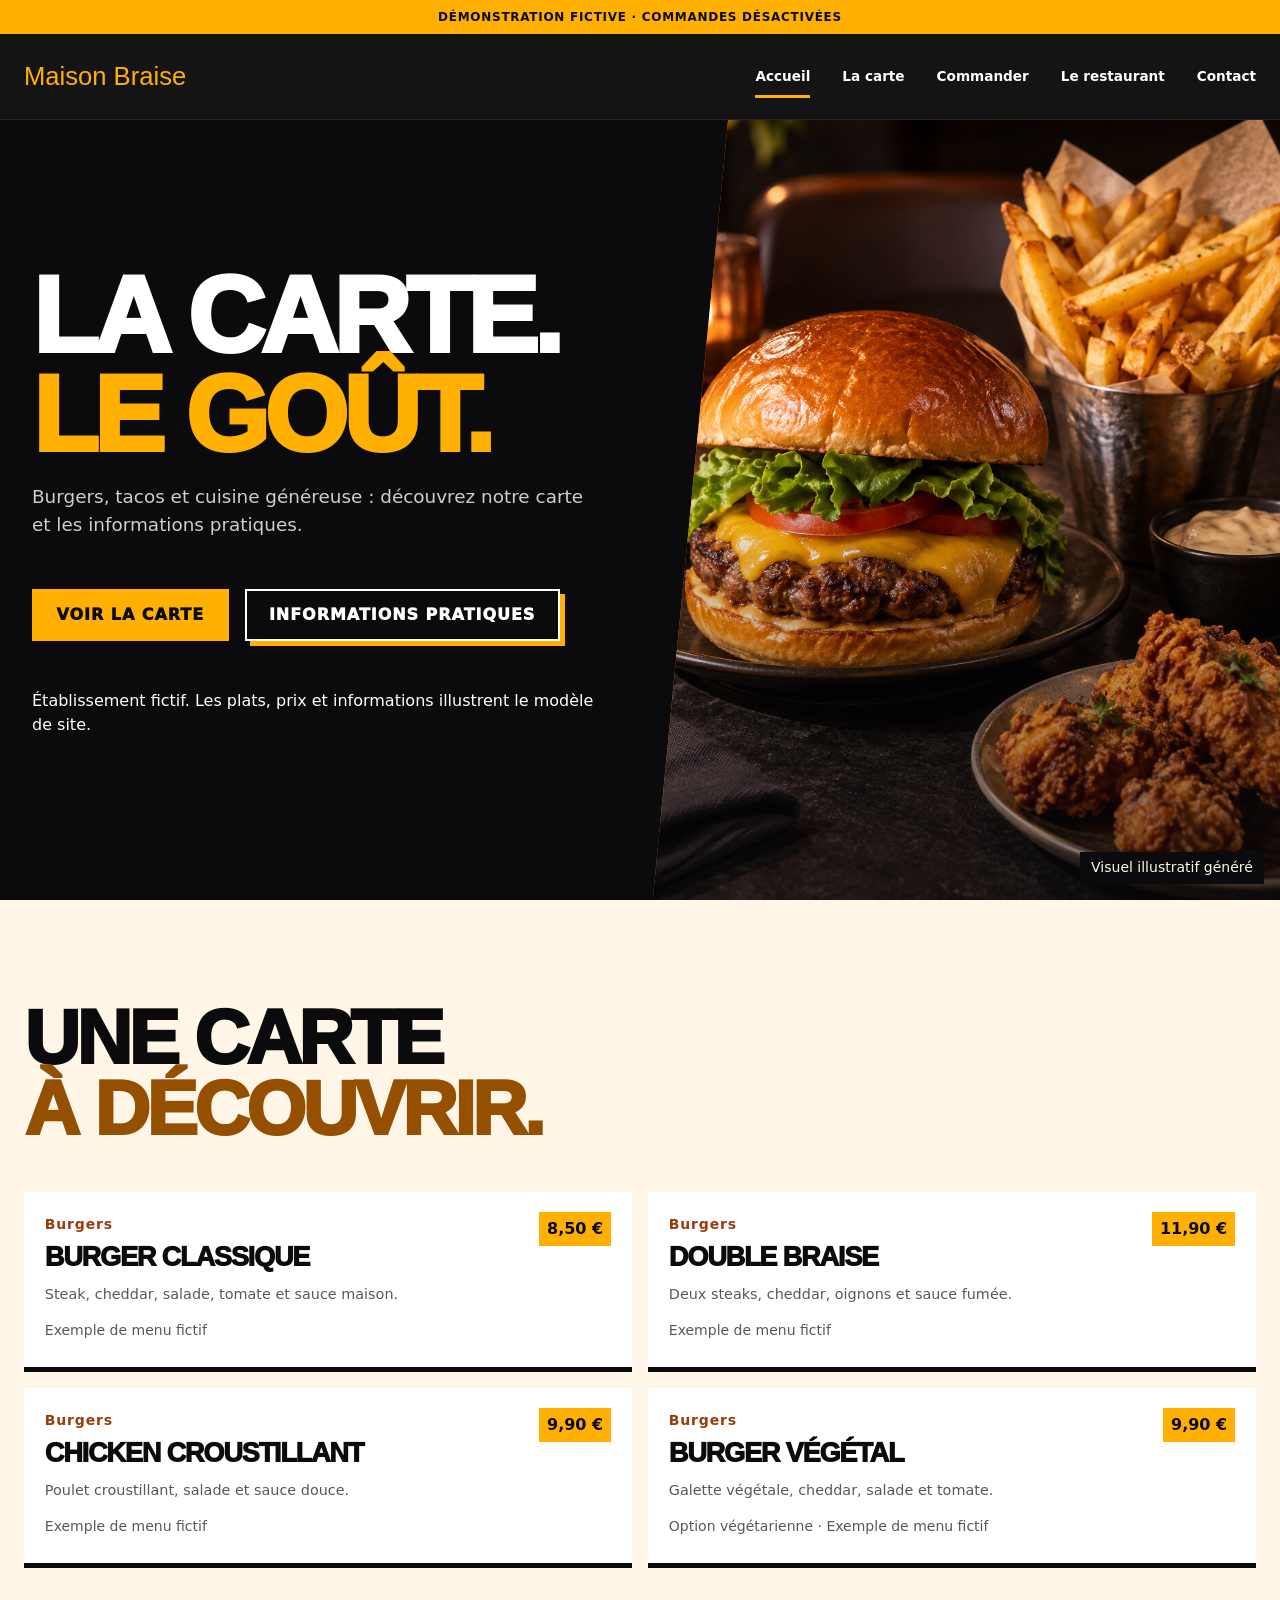
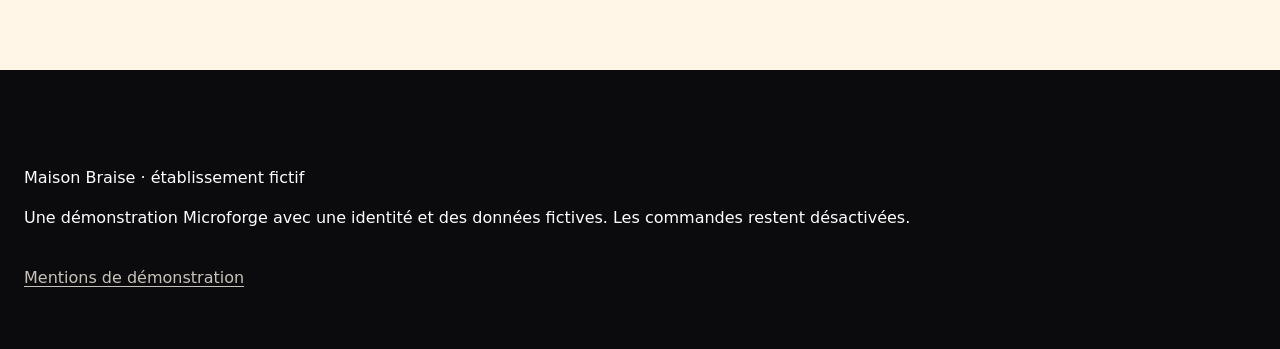
==== index.html @ 9140a236 "feat: prepare fictional restaurant demonstration" ====
<!doctype html><html lang="fr"><head><meta charset="utf-8"><meta name="viewport" content="width=device-width,initial-scale=1"><meta name="robots" content="noindex,nofollow"><title>Accueil · Maison Braise</title><link rel="stylesheet" href="assets/site.css"><script src="assets/site.js" defer></script></head><body><a class="skip-link" href="#main">Aller au contenu</a><div class="ticker">DÉMONSTRATION FICTIVE · COMMANDES DÉSACTIVÉES</div><header class="site-header"><a class="brand" href="index.html" aria-label="Maison Braise accueil"><span class="demo-wordmark">Maison Braise</span></a><button class="menu-toggle" aria-expanded="false" aria-controls="main-nav"><span></span><span></span><span></span><span class="sr-only">Ouvrir le menu</span></button><nav id="main-nav" class="main-nav" aria-label="Navigation principale"><a class="nav-link is-active" href="index.html" aria-current="page">Accueil</a><a class="nav-link " href="carte.html" >La carte</a><a class="nav-link " href="commander.html" >Commander</a><a class="nav-link " href="restaurant.html" >Le restaurant</a><a class="nav-link " href="contact.html" >Contact</a></nav></header><main id="main"><section class="hero"><div class="hero-copy"><h1>LA CARTE.<br><em>LE GOÛT.</em></h1><p class="hero-lead">Burgers, tacos et cuisine généreuse : découvrez notre carte et les informations pratiques.</p><div class="hero-actions"><a class="button" href="carte.html">Voir la carte</a><a class="button button-ghost" href="contact.html">Informations pratiques</a></div><p>Établissement fictif. Les plats, prix et informations illustrent le modèle de site.</p></div><div class="hero-visual"><img src="assets/hero.png" alt="Composition illustrative de burgers, frites et poulet pour le restaurant fictif Maison Braise"><span class="demo-image-label">Visuel illustratif généré</span></div></section><section class="section"><div class="section-head"><h2>UNE CARTE<br><em>À DÉCOUVRIR.</em></h2></div><div class="menu-list"><article class="menu-item"><div><span>Burgers</span><h3>Burger classique</h3><p>Steak, cheddar, salade, tomate et sauce maison.</p><small>Exemple de menu fictif</small></div><strong>8,50 €</strong></article><article class="menu-item"><div><span>Burgers</span><h3>Double Braise</h3><p>Deux steaks, cheddar, oignons et sauce fumée.</p><small>Exemple de menu fictif</small></div><strong>11,90 €</strong></article><article class="menu-item"><div><span>Burgers</span><h3>Chicken croustillant</h3><p>Poulet croustillant, salade et sauce douce.</p><small>Exemple de menu fictif</small></div><strong>9,90 €</strong></article><article class="menu-item"><div><span>Burgers</span><h3>Burger végétal</h3><p>Galette végétale, cheddar, salade et tomate.</p><small>Option végétarienne · Exemple de menu fictif</small></div><strong>9,90 €</strong></article></div></section></main><footer class="footer"><p>Maison Braise · établissement fictif</p><p>Une démonstration Microforge avec une identité et des données fictives. Les commandes restent désactivées.</p><p><a href="mentions-legales.html">Mentions de démonstration</a></p></footer></body></html>
---- assets/site.css ----
:root{--ink:#0b0b0d;--coal:#17171a;--gold:#ffb000;--amber:#ffca3a;--orange:#ff5a1f;--cream:#fff6e8;--white:#fff;--muted:#a9a398;--line:rgba(11,11,13,.15);--radius:24px;--max:1320px}*{box-sizing:border-box}html{scroll-behavior:smooth}body{margin:0;background:var(--cream);color:var(--ink);font-family:Inter,ui-sans-serif,system-ui,-apple-system,BlinkMacSystemFont,"Segoe UI",sans-serif;line-height:1.5}img{max-width:100%;display:block}a{color:inherit;text-decoration:none}button,input{font:inherit}.sr-only{position:absolute;width:1px;height:1px;padding:0;margin:-1px;overflow:hidden;clip:rect(0,0,0,0);white-space:nowrap;border:0}.skip-link{position:fixed;left:1rem;top:-5rem;z-index:9999;background:#fff;padding:.8rem 1rem;border-radius:8px}.skip-link:focus{top:1rem}.ticker{height:34px;background:var(--gold);display:flex;justify-content:center;align-items:center;gap:1.1rem;font-size:.72rem;font-weight:900;letter-spacing:.12em;white-space:nowrap;overflow:hidden}.site-header{position:sticky;top:0;z-index:1000;height:86px;background:rgba(11,11,13,.96);backdrop-filter:blur(16px);display:flex;align-items:center;justify-content:space-between;padding:0 max(24px,calc((100vw - var(--max))/2));border-bottom:1px solid rgba(255,255,255,.08)}.brand img{width:260px;height:auto}.main-nav{display:flex;align-items:center;gap:2rem;color:#fff}.nav-link{font-weight:800;font-size:.85rem;position:relative}.nav-link:after{content:"";position:absolute;left:0;right:100%;bottom:-10px;height:3px;background:var(--gold);transition:.2s}.nav-link:hover:after,.nav-link.is-active:after{right:0}.menu-toggle{display:none;background:none;border:0}.button{display:inline-flex;align-items:center;justify-content:center;min-height:52px;padding:0 1.4rem;background:var(--gold);color:var(--ink);border:2px solid var(--gold);font-weight:950;text-transform:uppercase;letter-spacing:.06em;box-shadow:5px 5px 0 var(--ink);transition:.18s}.button:hover{transform:translate(-2px,-2px);box-shadow:8px 8px 0 var(--ink)}.button-small{min-height:42px;padding:0 1rem;box-shadow:none}.button-ghost{background:transparent;color:#fff;border-color:#fff;box-shadow:5px 5px 0 var(--gold)}.button-ghost-dark{background:transparent;border-color:var(--ink)}.kicker,.eyebrow{font-size:.75rem;font-weight:950;letter-spacing:.2em;text-transform:uppercase;color:var(--orange)}h1,h2,h3{margin:0;line-height:.92;text-transform:uppercase;font-family:"Arial Narrow",Impact,Haettenschweiler,sans-serif;font-weight:950;letter-spacing:-.045em}h1{font-size:clamp(4.7rem,10vw,10rem)}h2{font-size:clamp(3rem,6vw,6.5rem)}h3{font-size:1.65rem}em{font-style:normal;color:var(--gold)}.hero{min-height:calc(100vh - 120px);background:var(--ink);color:#fff;display:grid;grid-template-columns:1.02fr .98fr;overflow:hidden}.hero-copy{padding:clamp(4rem,7vw,8rem) max(2rem,calc((100vw - var(--max))/2));padding-right:3rem;display:flex;flex-direction:column;justify-content:center}.hero h1{font-size:clamp(5rem,8.4vw,9.5rem);max-width:900px}.hero-lead{max-width:650px;font-size:1.15rem;color:#d2cdc5}.hero-actions{display:flex;gap:1rem;flex-wrap:wrap;margin:2rem 0}.hero-facts{display:grid;grid-template-columns:repeat(3,1fr);gap:1rem;margin:2.5rem 0 0;padding-top:1.5rem;border-top:1px solid rgba(255,255,255,.18)}.hero-facts dt{font-size:.68rem;color:var(--gold);font-weight:900;text-transform:uppercase;letter-spacing:.15em}.hero-facts dd{margin:.4rem 0 0;font-size:.85rem;font-weight:700}.hero-visual{position:relative;min-height:700px;background:linear-gradient(135deg,var(--orange),var(--gold));clip-path:polygon(12% 0,100% 0,100% 100%,0 100%)}.hero-visual>img{width:100%;height:100%;object-fit:cover;mix-blend-mode:multiply;filter:saturate(1.16) contrast(1.08)}.hero-visual:after{content:"";position:absolute;inset:0;background:linear-gradient(0deg,rgba(11,11,13,.55),transparent 55%)}.burst{position:absolute;z-index:2;right:3rem;top:3rem;width:130px;height:130px;border-radius:50%;background:var(--ink);color:#fff;display:grid;place-items:center;text-align:center;font-weight:950;line-height:1;transform:rotate(8deg);border:5px solid var(--gold)}.stamp{position:absolute;z-index:2;left:10%;bottom:6%;font-family:Impact,sans-serif;font-size:2.2rem;line-height:.9;transform:rotate(-8deg);text-shadow:3px 3px 0 var(--ink)}.no-photo{height:100%;display:grid;place-items:center;text-align:center;font-weight:950;font-size:2rem;padding:2rem;color:var(--ink);background:repeating-linear-gradient(-45deg,var(--gold),var(--gold) 18px,var(--orange) 18px,var(--orange) 36px)}.proof-strip{display:flex;justify-content:center;gap:4rem;padding:1rem;background:var(--gold);font-weight:950;letter-spacing:.08em;overflow:hidden;white-space:nowrap}.section{padding:clamp(5rem,8vw,9rem) max(24px,calc((100vw - var(--max))/2))}.section-head{display:grid;grid-template-columns:1fr auto;align-items:end;margin-bottom:3rem}.section-head .kicker,.section-head p{grid-column:1}.section-head h2{grid-column:1}.section-head>a{grid-column:2;grid-row:1/4;font-weight:900;text-decoration:underline;text-decoration-thickness:3px;text-decoration-color:var(--gold)}.category-grid{display:grid;grid-template-columns:repeat(4,1fr);gap:1rem}.category-card{min-height:470px;background:#fff;border:2px solid var(--ink);display:flex;flex-direction:column;overflow:hidden;box-shadow:7px 7px 0 var(--ink);transition:.18s}.category-card:hover{transform:translate(-4px,-4px);box-shadow:12px 12px 0 var(--gold)}.category-media{height:285px;background:var(--coal);overflow:hidden;display:grid;place-items:center}.category-media img{width:100%;height:100%;object-fit:cover}.category-card>div:last-child{padding:1.4rem}.category-card span{font-size:.65rem;font-weight:900;letter-spacing:.15em;color:var(--orange)}.category-card h3{font-size:2.5rem;margin:.3rem 0}.category-letter{font-size:10rem!important;color:var(--gold)!important}.dark-section{background:var(--ink);color:#fff}.inverse p{color:#bbb}.product-grid{display:grid;grid-template-columns:repeat(4,1fr);gap:1rem}.product-card{min-height:260px;padding:1.3rem;border:1px solid rgba(255,255,255,.2);background:var(--coal);display:flex;flex-direction:column}.product-card-top{display:flex;justify-content:space-between;gap:1rem}.product-card .price{background:var(--gold);color:var(--ink);font-weight:950;padding:.3rem .5rem}.product-card h3{font-size:2rem;margin:2rem 0 .6rem}.product-card p{color:#bbb}.product-card small{margin-top:auto;color:#777}.order-split{display:grid;grid-template-columns:1fr 1fr;padding:clamp(5rem,8vw,9rem) max(24px,calc((100vw - var(--max))/2));background:var(--orange);gap:5rem}.order-split h2 em{color:#fff}.order-panels{display:flex;flex-direction:column;gap:1rem}.order-panels a{background:var(--ink);color:#fff;padding:1.7rem;display:flex;justify-content:space-between;align-items:center;border:2px solid var(--ink);box-shadow:8px 8px 0 #fff}.order-panels b{font-size:2rem;font-family:Impact,sans-serif}.location{display:grid;grid-template-columns:1fr 1fr;gap:5rem}.map-card{min-height:500px;background:var(--coal);position:relative;overflow:hidden;color:#fff;display:grid;place-items:center}.map-grid{position:absolute;inset:-10%;background-image:linear-gradient(rgba(255,255,255,.08) 1px,transparent 1px),linear-gradient(90deg,rgba(255,255,255,.08) 1px,transparent 1px);background-size:50px 50px;transform:rotate(14deg)}.map-pin{position:relative;z-index:2;width:90px;height:90px;background:var(--gold);color:var(--ink);border-radius:50% 50% 50% 0;transform:rotate(-45deg);display:grid;place-items:center;font-weight:950;font-size:1.5rem}.map-pin::first-letter{transform:rotate(45deg)}.map-card p{position:absolute;bottom:2rem;font-weight:900;letter-spacing:.1em}.page-hero{padding:clamp(5rem,9vw,10rem) max(24px,calc((100vw - var(--max))/2));background:var(--ink);color:#fff}.page-hero p{max-width:700px;font-size:1.1rem;color:#c5c0b7}.menu-tools{position:sticky;top:86px;z-index:50;background:var(--cream);border-bottom:2px solid var(--ink);padding:1rem max(24px,calc((100vw - var(--max))/2));display:flex;align-items:end;gap:2rem}.menu-tools label{display:grid;gap:.35rem;min-width:300px;font-weight:900}.menu-tools input{height:48px;border:2px solid var(--ink);background:#fff;padding:0 1rem}.filter-row{display:flex;gap:.5rem;overflow:auto;padding-bottom:.25rem}.filter-row button{white-space:nowrap;border:1px solid var(--ink);background:#fff;padding:.7rem 1rem;font-weight:900}.filter-row button.is-active{background:var(--gold)}.menu-layout{display:grid;grid-template-columns:320px 1fr;gap:4rem;padding:5rem max(24px,calc((100vw - var(--max))/2))}.menu-layout aside{position:sticky;top:190px;align-self:start;background:var(--gold);padding:2rem;border:2px solid var(--ink);box-shadow:8px 8px 0 var(--ink)}.menu-layout aside h2{font-size:3.2rem}.menu-list{display:grid;grid-template-columns:1fr 1fr;gap:1rem}.menu-item{background:#fff;border-bottom:5px solid var(--ink);padding:1.3rem;display:flex;justify-content:space-between;gap:1rem;min-height:180px}.menu-item span{font-size:.65rem;color:var(--orange);font-weight:900;letter-spacing:.12em}.menu-item h3{font-size:1.7rem;margin:.5rem 0}.menu-item p{font-size:.9rem;color:#5c5851}.menu-item strong{white-space:nowrap;background:var(--gold);align-self:start;padding:.3rem .5rem}.channel-grid{display:grid;grid-template-columns:repeat(3,1fr);gap:1.5rem;padding:5rem max(24px,calc((100vw - var(--max))/2))}.channel{min-height:430px;border:3px solid var(--ink);padding:2rem;display:flex;flex-direction:column;background:#fff;box-shadow:8px 8px 0 var(--ink)}.channel>span{font-family:Impact,sans-serif;font-size:5rem;color:var(--gold)}.channel h2{font-size:4rem}.channel .button{margin-top:auto}.channel-phone{background:var(--gold)}.channel-phone>span{color:#fff}.order-note,.hours{display:grid;grid-template-columns:1fr 1.4fr;gap:4rem;padding:5rem max(24px,calc((100vw - var(--max))/2));background:var(--ink);color:#fff}.order-note>div,.hours dl{display:grid;gap:1rem}.order-note p,.hours dl div{padding:1.2rem;border:1px solid rgba(255,255,255,.2)}.story{display:grid;grid-template-columns:1fr 1fr;gap:5rem;padding:6rem max(24px,calc((100vw - var(--max))/2))}.story-media{min-height:520px}.story-media img,.story-media .no-photo{width:100%;height:100%;object-fit:cover}.values{display:grid;grid-template-columns:repeat(3,1fr);gap:1rem;padding:0 max(24px,calc((100vw - var(--max))/2)) 7rem}.values article{background:var(--ink);color:#fff;padding:2rem}.values b{color:var(--gold);font-size:3rem}.values h3{margin:1rem 0}.contact-grid{display:grid;grid-template-columns:1fr 1fr;padding:5rem max(24px,calc((100vw - var(--max))/2));gap:1rem}.contact-card{min-height:260px;border:3px solid var(--ink);padding:2rem;display:flex;flex-direction:column;justify-content:space-between;background:#fff;box-shadow:8px 8px 0 var(--gold)}.contact-card span,.contact-card small{font-weight:900;letter-spacing:.12em;font-size:.7rem}.contact-card strong{font-family:Impact,sans-serif;font-size:clamp(2rem,4vw,4rem);line-height:1}.hours dt{font-weight:900}.hours dd{margin:0;color:var(--gold);font-size:1.5rem}.legal{max-width:1000px;margin:auto;padding:7rem 2rem}.legal h1{font-size:clamp(4rem,9vw,8rem)}.legal h2{font-size:2.4rem;margin-top:3rem}.table-wrap{overflow:auto}.legal table{width:100%;border-collapse:collapse}.legal th,.legal td{border:1px solid var(--line);padding:.8rem;text-align:left;vertical-align:top}.legal a{text-decoration:underline}.footer{background:var(--ink);color:#fff;padding:5rem max(24px,calc((100vw - var(--max))/2)) 1.5rem}.footer-grid{display:grid;grid-template-columns:1.5fr repeat(3,1fr);gap:4rem}.footer-logo{width:260px}.footer h2{font-size:1.1rem;margin-bottom:1rem;color:var(--gold)}.footer a,.footer address,.footer small{display:block;margin:.6rem 0;color:#c8c3ba;font-style:normal}.footer-bottom{border-top:1px solid rgba(255,255,255,.15);margin-top:4rem;padding-top:1.5rem;display:flex;gap:2rem;font-size:.8rem}.mobile-cta{display:none}
@media(max-width:1000px){.main-nav{display:none;position:absolute;top:86px;left:0;right:0;background:var(--ink);padding:2rem;flex-direction:column;align-items:stretch}.main-nav.is-open{display:flex}.menu-toggle{display:grid;gap:5px}.menu-toggle span:not(.sr-only){display:block;width:28px;height:3px;background:#fff}.hero{grid-template-columns:1fr}.hero-copy{padding:5rem 1.5rem}.hero-visual{min-height:540px;clip-path:none}.category-grid,.product-grid{grid-template-columns:1fr 1fr}.order-split,.location,.story{grid-template-columns:1fr}.menu-layout{grid-template-columns:1fr}.menu-layout aside{position:static}.channel-grid{grid-template-columns:1fr}.footer-grid{grid-template-columns:1fr 1fr}.section-head{display:block}.section-head>a{display:inline-block;margin-top:1rem}}
@media(max-width:650px){.ticker{justify-content:flex-start;padding-left:1rem}.site-header{padding:0 1rem;height:76px}.brand img{width:205px}.main-nav{top:76px}.hero{min-height:auto}.hero h1{font-size:4.1rem}.hero-facts{grid-template-columns:1fr}.proof-strip{justify-content:flex-start}.section{padding:4.5rem 1rem}.category-grid,.product-grid,.menu-list,.contact-grid,.values{grid-template-columns:1fr}.category-card{min-height:380px}.category-media{height:220px}.order-split,.location,.story,.order-note,.hours{padding:4rem 1rem;grid-template-columns:1fr}.menu-tools{top:76px;padding:1rem;display:block}.menu-tools label{min-width:0}.filter-row{margin-top:1rem}.menu-layout{padding:3rem 1rem}.channel-grid{padding:3rem 1rem}.footer{padding:4rem 1rem 6rem}.footer-grid{grid-template-columns:1fr}.footer-bottom{flex-direction:column;gap:.5rem}.mobile-cta{position:fixed;z-index:1000;bottom:0;left:0;right:0;display:grid;grid-template-columns:1fr 1fr;background:var(--ink);padding:.6rem;gap:.5rem}.mobile-cta a{background:var(--gold);text-align:center;padding:.8rem;font-weight:950}.mobile-cta a:last-child{background:#fff}.page-hero{padding:5rem 1rem}.page-hero h1{font-size:4.2rem}.contact-card strong{font-size:2.5rem}}
@media(prefers-reduced-motion:reduce){*{scroll-behavior:auto!important;transition:none!important}}

.demo-wordmark{color:var(--gold);font-family:Impact,sans-serif;font-size:1.6rem;line-height:1;display:block;max-width:220px}.brand{min-width:0}.hero-copy>*{min-width:0}.button:disabled{opacity:.65;cursor:not-allowed;transform:none}.menu-item{min-width:0}.menu-item h3{overflow-wrap:anywhere}#menu-search{font-size:1rem}#menu-status{min-height:1.5em}a:focus-visible,button:focus-visible,input:focus-visible{outline:3px solid var(--orange);outline-offset:4px}@media(max-width:650px){.hero h1,.page-hero h1{font-size:clamp(2.9rem,10vw,4.1rem)}.contact-grid{padding:0}.ticker{font-size:.62rem}.demo-wordmark{font-size:1.25rem}}

.section-head em,.legal em{color:#945000}.menu-item span{color:#9c3b0c;font-size:.875rem;letter-spacing:.06em}.ticker{height:auto;min-height:34px;white-space:normal;font-size:.75rem;letter-spacing:.06em;justify-content:center;text-align:center;padding:.4rem 1rem}

.story-media{position:relative;min-height:420px}.story-media img{position:absolute;inset:0;width:100%;height:100%;object-fit:cover}.hero-visual>img{position:absolute;inset:0;width:100%;height:100%;object-fit:cover;mix-blend-mode:normal;filter:none}.demo-image-label{position:absolute;z-index:2;bottom:1rem;right:1rem;background:var(--ink);color:var(--cream);padding:.35rem .7rem;font-size:.875rem}.demo-faq{max-width:75ch}.demo-faq details{border-bottom:1px solid var(--line);padding:1rem 0}.demo-faq summary{cursor:pointer;font-weight:800}.footer a{text-decoration:underline}.menu-item small{display:block;margin-top:.6rem;color:#5c5851}
/* Keep the Eness palette and lettering while making controls easier to use. */
.brand,.nav-link,.footer a{display:inline-flex;align-items:center;min-height:44px}
.menu-toggle{width:44px;height:44px;padding:10px 8px;align-content:center;justify-content:center}
.nav-link:after{bottom:1px}
.contact-grid{padding:0;gap:1.5rem}
.contact-card{min-width:0;gap:1rem}
.contact-card span{font-size:.875rem;letter-spacing:.06em}
.contact-card p{overflow-wrap:anywhere}
.demo-faq{margin-top:1.5rem}
.demo-faq details{padding:0}
.demo-faq summary{padding:1rem 0;min-height:48px}
.demo-faq details p{margin:0 0 1.5rem;max-width:65ch}
summary:focus-visible{outline:3px solid var(--orange);outline-offset:4px}
.menu-tools input{caret-color:var(--orange)}
.menu-tools button:disabled,.menu-tools input:disabled{cursor:wait;opacity:.7}
.menu-item strong,.hours dd{font-variant-numeric:tabular-nums}
.menu-item small{font-size:.875rem;line-height:1.5}
.footer a{text-underline-offset:.2em}
::selection{background:var(--gold);color:var(--ink)}
@media(max-width:650px){
  .hero-copy{padding:3rem 1rem}
  .hero-actions{align-items:stretch}
  .hero-actions .button{width:100%}
  .hero-visual{min-height:400px}
  .contact-card{min-height:230px;padding:1.5rem}
  .hours{gap:2rem}
  .hours dl{margin:0}
  .main-nav{padding:1rem;gap:.5rem;max-height:calc(100dvh - 76px);overflow-y:auto}
}
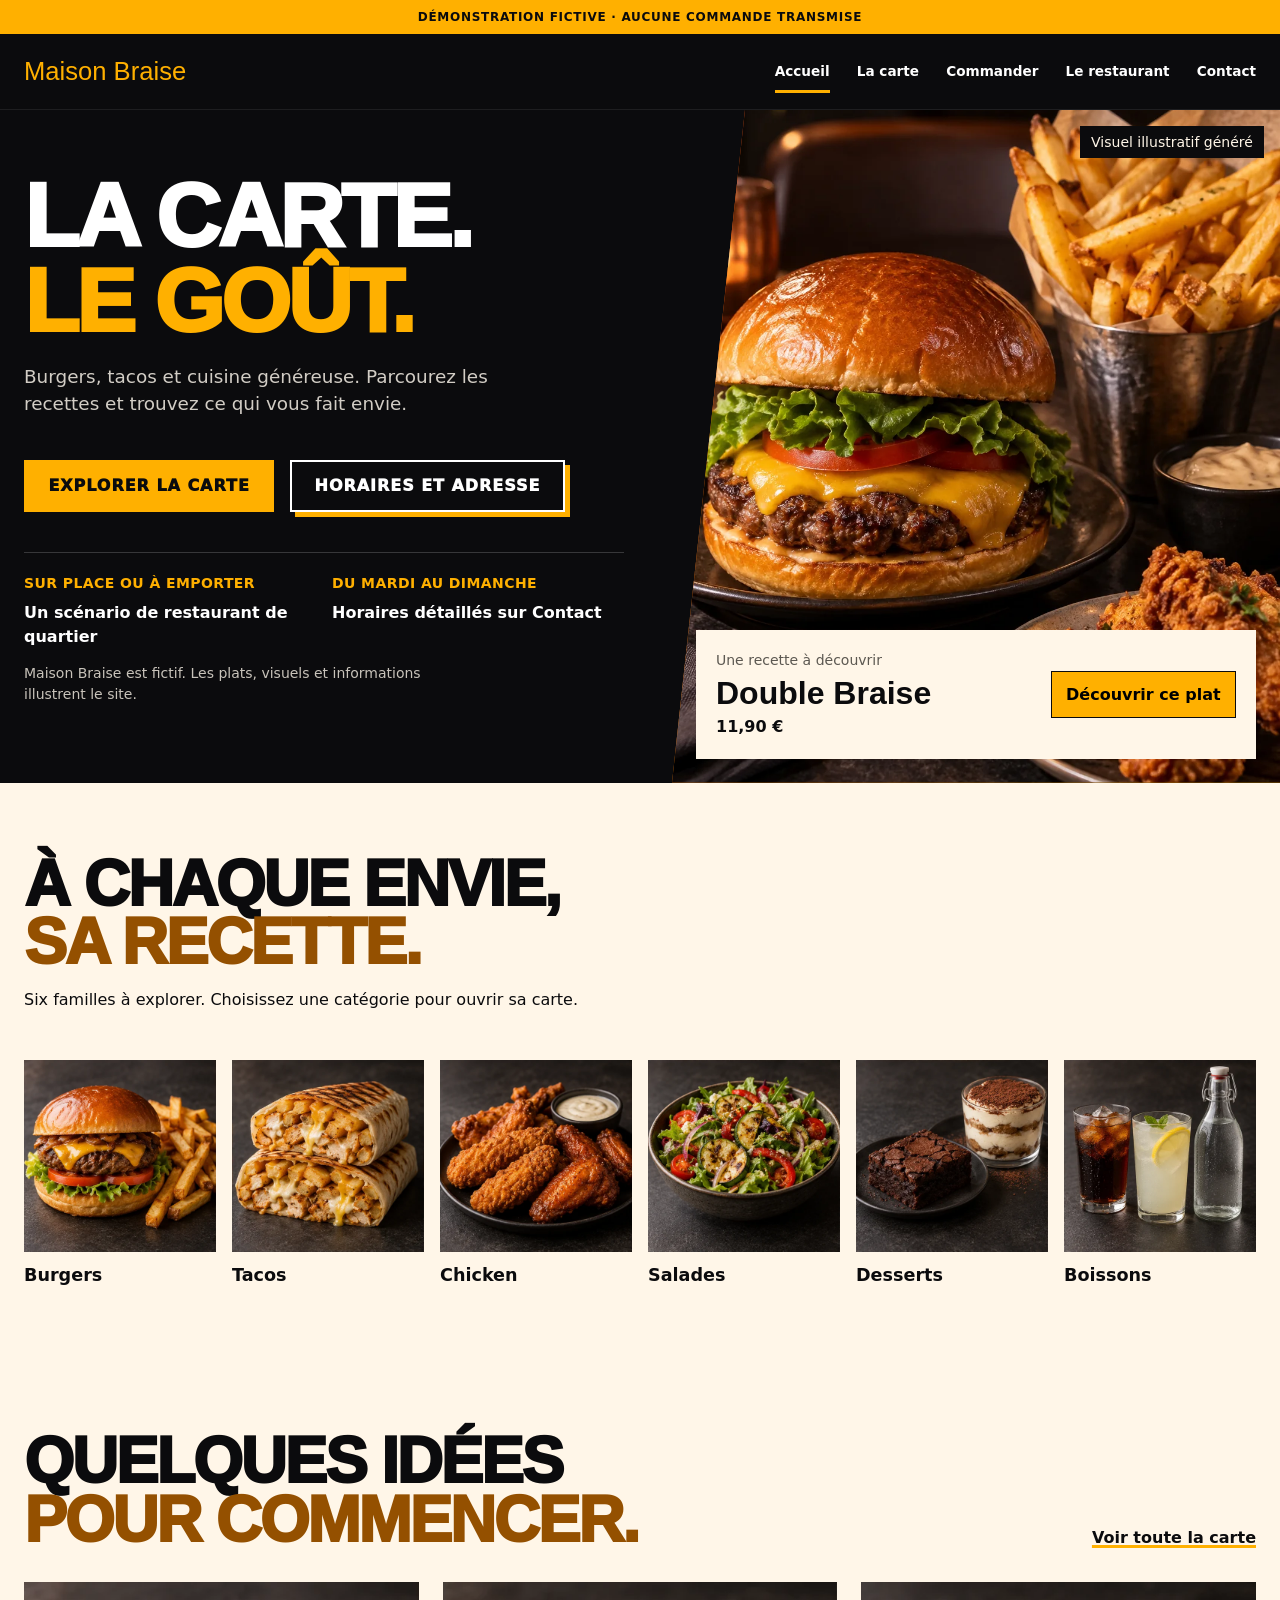
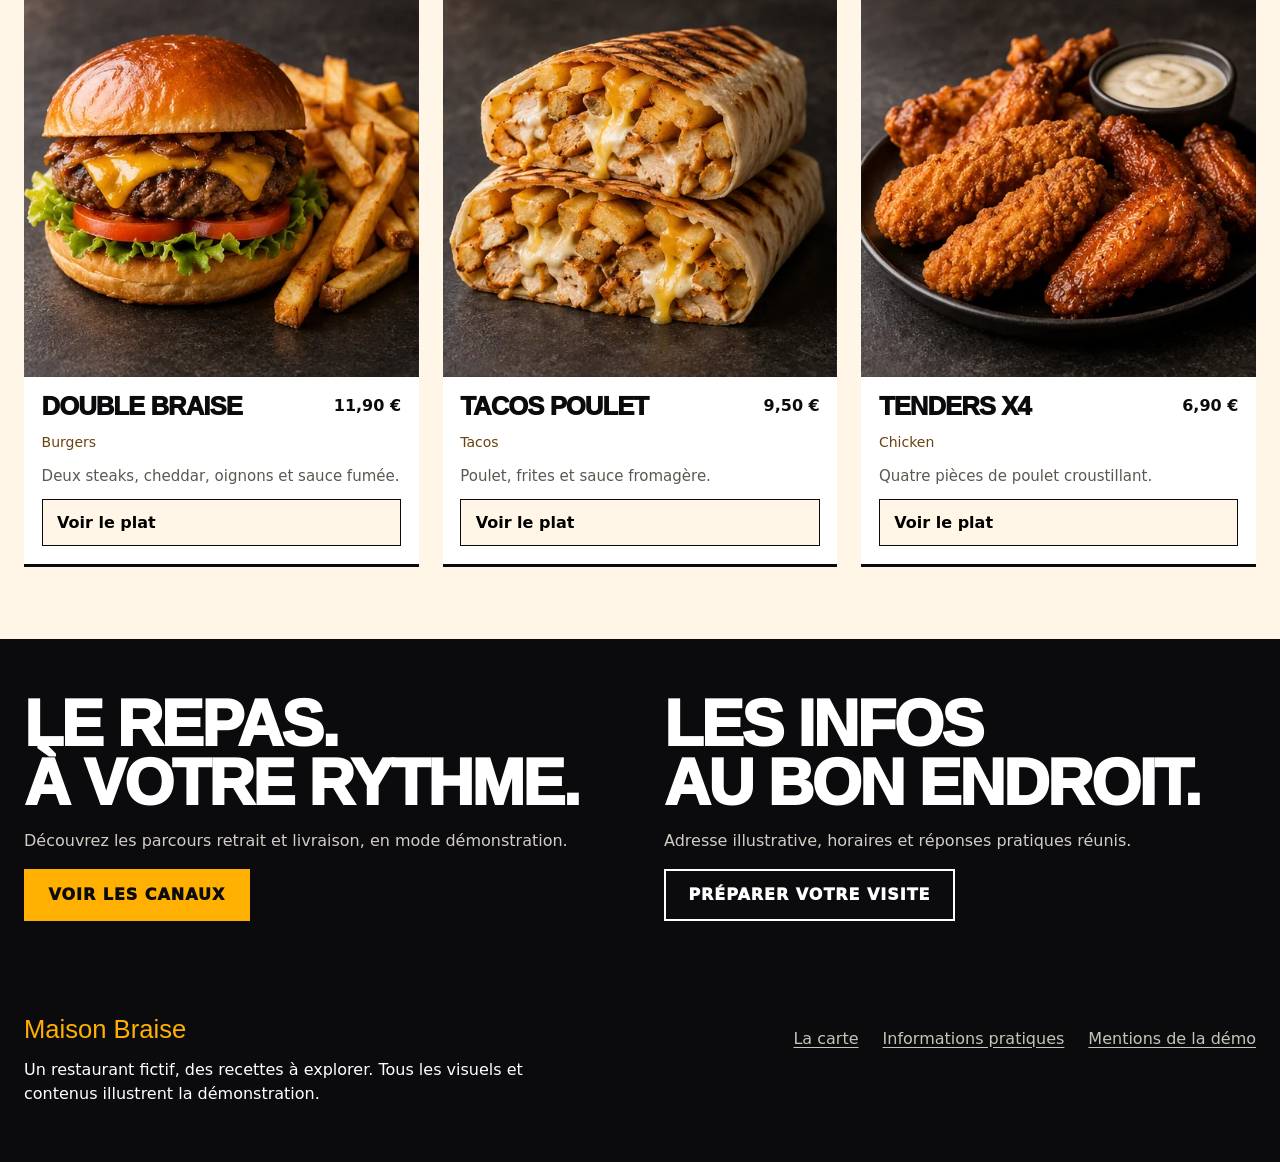
==== commit 3ca600d5: "feat: publish Maison Braise V2 experience" ====
--- a/index.html
+++ b/index.html
@@ -1 +1 @@
-<!doctype html><html lang="fr"><head><meta charset="utf-8"><meta name="viewport" content="width=device-width,initial-scale=1"><meta name="robots" content="noindex,nofollow"><title>Accueil · Maison Braise</title><link rel="stylesheet" href="assets/site.css"><script src="assets/site.js" defer></script></head><body><a class="skip-link" href="#main">Aller au contenu</a><div class="ticker">DÉMONSTRATION FICTIVE · COMMANDES DÉSACTIVÉES</div><header class="site-header"><a class="brand" href="index.html" aria-label="Maison Braise accueil"><span class="demo-wordmark">Maison Braise</span></a><button class="menu-toggle" aria-expanded="false" aria-controls="main-nav"><span></span><span></span><span></span><span class="sr-only">Ouvrir le menu</span></button><nav id="main-nav" class="main-nav" aria-label="Navigation principale"><a class="nav-link is-active" href="index.html" aria-current="page">Accueil</a><a class="nav-link " href="carte.html" >La carte</a><a class="nav-link " href="commander.html" >Commander</a><a class="nav-link " href="restaurant.html" >Le restaurant</a><a class="nav-link " href="contact.html" >Contact</a></nav></header><main id="main"><section class="hero"><div class="hero-copy"><h1>LA CARTE.<br><em>LE GOÛT.</em></h1><p class="hero-lead">Burgers, tacos et cuisine généreuse : découvrez notre carte et les informations pratiques.</p><div class="hero-actions"><a class="button" href="carte.html">Voir la carte</a><a class="button button-ghost" href="contact.html">Informations pratiques</a></div><p>Établissement fictif. Les plats, prix et informations illustrent le modèle de site.</p></div><div class="hero-visual"><img src="assets/hero.png" alt="Composition illustrative de burgers, frites et poulet pour le restaurant fictif Maison Braise"><span class="demo-image-label">Visuel illustratif généré</span></div></section><section class="section"><div class="section-head"><h2>UNE CARTE<br><em>À DÉCOUVRIR.</em></h2></div><div class="menu-list"><article class="menu-item"><div><span>Burgers</span><h3>Burger classique</h3><p>Steak, cheddar, salade, tomate et sauce maison.</p><small>Exemple de menu fictif</small></div><strong>8,50 €</strong></article><article class="menu-item"><div><span>Burgers</span><h3>Double Braise</h3><p>Deux steaks, cheddar, oignons et sauce fumée.</p><small>Exemple de menu fictif</small></div><strong>11,90 €</strong></article><article class="menu-item"><div><span>Burgers</span><h3>Chicken croustillant</h3><p>Poulet croustillant, salade et sauce douce.</p><small>Exemple de menu fictif</small></div><strong>9,90 €</strong></article><article class="menu-item"><div><span>Burgers</span><h3>Burger végétal</h3><p>Galette végétale, cheddar, salade et tomate.</p><small>Option végétarienne · Exemple de menu fictif</small></div><strong>9,90 €</strong></article></div></section></main><footer class="footer"><p>Maison Braise · établissement fictif</p><p>Une démonstration Microforge avec une identité et des données fictives. Les commandes restent désactivées.</p><p><a href="mentions-legales.html">Mentions de démonstration</a></p></footer></body></html>+<!doctype html><html lang="fr"><head><meta charset="utf-8"><meta name="viewport" content="width=device-width,initial-scale=1"><meta name="robots" content="noindex,nofollow"><meta name="description" content="Démonstration fictive Maison Braise : carte, détails des plats et parcours de canaux."><title>Accueil · Maison Braise</title><link rel="stylesheet" href="assets/site.css"><link rel="stylesheet" href="assets/experience.css"><script type="module" src="assets/experience.mjs"></script></head><body><a class="skip-link" href="#main">Aller au contenu</a><div class="ticker">DÉMONSTRATION FICTIVE · AUCUNE COMMANDE TRANSMISE</div><header class="site-header"><a class="brand" href="index.html" aria-label="Maison Braise accueil"><span class="demo-wordmark">Maison Braise</span></a><button class="menu-toggle" aria-expanded="false" aria-controls="main-nav"><span></span><span></span><span></span><span class="sr-only">Ouvrir le menu</span></button><nav id="main-nav" class="main-nav" aria-label="Navigation principale"><a class="nav-link is-active" href="index.html" aria-current="page">Accueil</a><a class="nav-link " href="carte.html" >La carte</a><a class="nav-link " href="commander.html" >Commander</a><a class="nav-link " href="restaurant.html" >Le restaurant</a><a class="nav-link " href="contact.html" >Contact</a></nav></header><main id="main"><section class="hero"><div class="hero-copy"><h1>LA CARTE.<br><em>LE GOÛT.</em></h1><p class="hero-lead">Burgers, tacos et cuisine généreuse. Parcourez les recettes et trouvez ce qui vous fait envie.</p><div class="hero-actions"><a class="button" href="carte.html">Explorer la carte</a><a class="button button-ghost" href="contact.html">Horaires et adresse</a></div><dl class="hero-facts"><div><dt>Sur place ou à emporter</dt><dd>Un scénario de restaurant de quartier</dd></div><div><dt>Du mardi au dimanche</dt><dd>Horaires détaillés sur Contact</dd></div></dl><p class="demo-caption">Maison Braise est fictif. Les plats, visuels et informations illustrent le site.</p></div><div class="hero-visual"><img src="assets/hero-v2.webp" width="1024" height="1536" alt="Composition illustrative de burgers, frites et poulet pour le restaurant fictif Maison Braise" fetchpriority="high"><span class="demo-image-label">Visuel illustratif généré</span><div class="hero-feature"><div><span>Une recette à découvrir</span><strong>Double Braise</strong><b>11,90 €</b></div><button class="dish-button" type="button" data-dish-id="double-braise" aria-label="Voir Double Braise" disabled>Découvrir ce plat</button></div></div></section><section class="section"><div class="section-head"><h2>À CHAQUE ENVIE,<br><em>SA RECETTE.</em></h2><p>Six familles à explorer. Choisissez une catégorie pour ouvrir sa carte.</p></div><div class="category-links"><a class="category-link" href="carte.html?categorie=Burgers"><div class="food-photo" role="img" aria-label="Illustration de la catégorie Burgers" style="--photo-x:0%;--photo-y:0%"></div><strong>Burgers</strong></a><a class="category-link" href="carte.html?categorie=Tacos"><div class="food-photo" role="img" aria-label="Illustration de la catégorie Tacos" style="--photo-x:50%;--photo-y:0%"></div><strong>Tacos</strong></a><a class="category-link" href="carte.html?categorie=Chicken"><div class="food-photo" role="img" aria-label="Illustration de la catégorie Chicken" style="--photo-x:100%;--photo-y:0%"></div><strong>Chicken</strong></a><a class="category-link" href="carte.html?categorie=Salades"><div class="food-photo" role="img" aria-label="Illustration de la catégorie Salades" style="--photo-x:0%;--photo-y:100%"></div><strong>Salades</strong></a><a class="category-link" href="carte.html?categorie=Desserts"><div class="food-photo" role="img" aria-label="Illustration de la catégorie Desserts" style="--photo-x:50%;--photo-y:100%"></div><strong>Desserts</strong></a><a class="category-link" href="carte.html?categorie=Boissons"><div class="food-photo" role="img" aria-label="Illustration de la catégorie Boissons" style="--photo-x:100%;--photo-y:100%"></div><strong>Boissons</strong></a></div></section><section class="section"><div class="section-head"><h2>QUELQUES IDÉES<br><em>POUR COMMENCER.</em></h2><a href="carte.html">Voir toute la carte</a></div><div class="menu-grid featured-grid"><article class="dish-card" data-card-id="double-braise"><div class="food-photo" role="img" aria-label="Illustration de la catégorie Burgers" style="--photo-x:0%;--photo-y:0%"></div><div class="dish-copy"><div class="dish-head"><h3>Double Braise</h3><strong class="dish-price">11,90 €</strong></div><span class="dish-meta">Burgers</span><p>Deux steaks, cheddar, oignons et sauce fumée.</p><button class="dish-button" type="button" data-dish-id="double-braise" aria-label="Voir Double Braise" disabled>Voir le plat</button></div></article><article class="dish-card" data-card-id="tacos-poulet"><div class="food-photo" role="img" aria-label="Illustration de la catégorie Tacos" style="--photo-x:50%;--photo-y:0%"></div><div class="dish-copy"><div class="dish-head"><h3>Tacos poulet</h3><strong class="dish-price">9,50 €</strong></div><span class="dish-meta">Tacos</span><p>Poulet, frites et sauce fromagère.</p><button class="dish-button" type="button" data-dish-id="tacos-poulet" aria-label="Voir Tacos poulet" disabled>Voir le plat</button></div></article><article class="dish-card" data-card-id="tenders"><div class="food-photo" role="img" aria-label="Illustration de la catégorie Chicken" style="--photo-x:100%;--photo-y:0%"></div><div class="dish-copy"><div class="dish-head"><h3>Tenders x4</h3><strong class="dish-price">6,90 €</strong></div><span class="dish-meta">Chicken</span><p>Quatre pièces de poulet croustillant.</p><button class="dish-button" type="button" data-dish-id="tenders" aria-label="Voir Tenders x4" disabled>Voir le plat</button></div></article></div></section><section class="visit-strip"><div><h2>LE REPAS.<br>À VOTRE RYTHME.</h2><p>Découvrez les parcours retrait et livraison, en mode démonstration.</p><a class="button" href="commander.html">Voir les canaux</a></div><div><h2>LES INFOS<br>AU BON ENDROIT.</h2><p>Adresse illustrative, horaires et réponses pratiques réunis.</p><a class="button button-ghost" href="contact.html">Préparer votre visite</a></div></section></main><footer class="footer"><div class="footer-inner"><div><span class="demo-wordmark">Maison Braise</span><p>Un restaurant fictif, des recettes à explorer. Tous les visuels et contenus illustrent la démonstration.</p></div><nav aria-label="Navigation de pied de page"><a href="carte.html">La carte</a><a href="contact.html">Informations pratiques</a><a href="mentions-legales.html">Mentions de la démo</a></nav></div></footer><dialog class="dish-dialog" id="dish-dialog" aria-labelledby="dish-dialog-title"><div class="dialog-top"><button type="button" class="close-dialog" data-close autofocus>Fermer</button></div><div class="dish-dialog-body"><div class="food-photo" role="img" aria-label="Illustration de la catégorie Burgers" style="--photo-x:0%;--photo-y:0%"></div><div class="dish-dialog-copy"><span id="dish-category" class="dish-meta"></span><h2 id="dish-dialog-title"></h2><strong class="dish-price" id="dish-price"></strong><p id="dish-description"></p><p id="dish-ingredients" class="illustrative-note"></p><p class="illustrative-note">Visuel de catégorie généré. Prix et composition sont des exemples.</p><a class="button" href="commander.html" id="dish-channel">Choisir le canal</a></div></div></dialog><script type="application/json" id="menu-data">[{"id":"classique","name":"Burger classique","category":"Burgers","priceCents":850,"description":"Steak, cheddar, salade, tomate et sauce maison.","allergensIllustrative":["gluten","lait","œufs"],"vegetarianScenario":false,"availableInScenario":true,"priceClass":"illustrative_ttc","datasetClass":"fictional-demo","price":8.5},{"id":"double-braise","name":"Double Braise","category":"Burgers","priceCents":1190,"description":"Deux steaks, cheddar, oignons et sauce fumée.","allergensIllustrative":["gluten","lait","œufs"],"vegetarianScenario":false,"availableInScenario":true,"priceClass":"illustrative_ttc","datasetClass":"fictional-demo","price":11.9},{"id":"chicken","name":"Chicken croustillant","category":"Burgers","priceCents":990,"description":"Poulet croustillant, salade et sauce douce.","allergensIllustrative":["gluten","lait","œufs"],"vegetarianScenario":false,"availableInScenario":true,"priceClass":"illustrative_ttc","datasetClass":"fictional-demo","price":9.9},{"id":"veggie","name":"Burger végétal","category":"Burgers","priceCents":990,"description":"Galette végétale, cheddar, salade et tomate.","allergensIllustrative":["gluten","lait","œufs"],"vegetarianScenario":true,"availableInScenario":true,"priceClass":"illustrative_ttc","datasetClass":"fictional-demo","price":9.9},{"id":"bbq","name":"Burger BBQ","category":"Burgers","priceCents":1090,"description":"Steak, cheddar, oignons et sauce barbecue.","allergensIllustrative":["gluten","lait"],"vegetarianScenario":false,"availableInScenario":true,"priceClass":"illustrative_ttc","datasetClass":"fictional-demo","price":10.9},{"id":"forestier","name":"Le Forestier","category":"Burgers","priceCents":1090,"description":"Steak, champignons, fromage et sauce crémeuse.","allergensIllustrative":["gluten","lait"],"vegetarianScenario":false,"availableInScenario":true,"priceClass":"illustrative_ttc","datasetClass":"fictional-demo","price":10.9},{"id":"tacos-poulet","name":"Tacos poulet","category":"Tacos","priceCents":950,"description":"Poulet, frites et sauce fromagère.","allergensIllustrative":["gluten","lait"],"vegetarianScenario":false,"availableInScenario":true,"priceClass":"illustrative_ttc","datasetClass":"fictional-demo","price":9.5},{"id":"tacos-boeuf","name":"Tacos bœuf","category":"Tacos","priceCents":1050,"description":"Bœuf, frites et sauce fromagère.","allergensIllustrative":["gluten","lait"],"vegetarianScenario":false,"availableInScenario":true,"priceClass":"illustrative_ttc","datasetClass":"fictional-demo","price":10.5},{"id":"tacos-mix","name":"Tacos mixte","category":"Tacos","priceCents":1190,"description":"Poulet et bœuf, frites et sauce fromagère.","allergensIllustrative":["gluten","lait"],"vegetarianScenario":false,"availableInScenario":true,"priceClass":"illustrative_ttc","datasetClass":"fictional-demo","price":11.9},{"id":"tacos-veggie","name":"Tacos végétarien","category":"Tacos","priceCents":950,"description":"Légumes, galette végétale, frites et sauce fromagère.","allergensIllustrative":["gluten","lait"],"vegetarianScenario":true,"availableInScenario":true,"priceClass":"illustrative_ttc","datasetClass":"fictional-demo","price":9.5},{"id":"tenders","name":"Tenders x4","category":"Chicken","priceCents":690,"description":"Quatre pièces de poulet croustillant.","allergensIllustrative":["gluten","œufs"],"vegetarianScenario":false,"availableInScenario":true,"priceClass":"illustrative_ttc","datasetClass":"fictional-demo","price":6.9},{"id":"wings","name":"Wings x6","category":"Chicken","priceCents":650,"description":"Six ailes de poulet marinées.","allergensIllustrative":["gluten"],"vegetarianScenario":false,"availableInScenario":true,"priceClass":"illustrative_ttc","datasetClass":"fictional-demo","price":6.5},{"id":"nuggets","name":"Nuggets x6","category":"Chicken","priceCents":590,"description":"Six nuggets de poulet.","allergensIllustrative":["gluten","lait","œufs"],"vegetarianScenario":false,"availableInScenario":true,"priceClass":"illustrative_ttc","datasetClass":"fictional-demo","price":5.9},{"id":"bucket","name":"Bucket à partager","category":"Chicken","priceCents":1690,"description":"Un assortiment fictif de tenders et wings, accompagné de frites.","allergensIllustrative":["gluten","œufs"],"vegetarianScenario":false,"availableInScenario":true,"priceClass":"illustrative_ttc","datasetClass":"fictional-demo","price":16.9},{"id":"salade-poulet","name":"Salade poulet","category":"Salades","priceCents":990,"description":"Salade, poulet, tomates et croûtons.","allergensIllustrative":["gluten","œufs"],"vegetarianScenario":false,"availableInScenario":true,"priceClass":"illustrative_ttc","datasetClass":"fictional-demo","price":9.9},{"id":"salade-vegetale","name":"Salade végétale","category":"Salades","priceCents":890,"description":"Salade, tomates, légumes et vinaigrette.","allergensIllustrative":["moutarde"],"vegetarianScenario":true,"availableInScenario":true,"priceClass":"illustrative_ttc","datasetClass":"fictional-demo","price":8.9},{"id":"salade-chevre","name":"Salade chèvre","category":"Salades","priceCents":990,"description":"Salade, chèvre, tomates et croûtons.","allergensIllustrative":["gluten","lait"],"vegetarianScenario":true,"availableInScenario":true,"priceClass":"illustrative_ttc","datasetClass":"fictional-demo","price":9.9},{"id":"brownie","name":"Brownie chocolat","category":"Desserts","priceCents":390,"description":"Une portion de brownie au chocolat.","allergensIllustrative":["gluten","lait","œufs"],"vegetarianScenario":true,"availableInScenario":true,"priceClass":"illustrative_ttc","datasetClass":"fictional-demo","price":3.9},{"id":"cookie","name":"Cookie maison","category":"Desserts","priceCents":290,"description":"Un cookie aux pépites de chocolat.","allergensIllustrative":["gluten","lait","œufs"],"vegetarianScenario":true,"availableInScenario":true,"priceClass":"illustrative_ttc","datasetClass":"fictional-demo","price":2.9},{"id":"tiramisu","name":"Tiramisu","category":"Desserts","priceCents":450,"description":"Un dessert individuel au café.","allergensIllustrative":["gluten","lait","œufs"],"vegetarianScenario":true,"availableInScenario":true,"priceClass":"illustrative_ttc","datasetClass":"fictional-demo","price":4.5},{"id":"glace","name":"Glace deux boules","category":"Desserts","priceCents":390,"description":"Deux boules, parfums de démonstration.","allergensIllustrative":["lait"],"vegetarianScenario":true,"availableInScenario":true,"priceClass":"illustrative_ttc","datasetClass":"fictional-demo","price":3.9},{"id":"cola","name":"Cola 33 cl","category":"Boissons","priceCents":250,"description":"Une boisson fraîche de 33 cl.","allergensIllustrative":[],"vegetarianScenario":true,"availableInScenario":true,"priceClass":"illustrative_ttc","datasetClass":"fictional-demo","price":2.5},{"id":"eau","name":"Eau 50 cl","category":"Boissons","priceCents":200,"description":"Une bouteille d’eau de 50 cl.","allergensIllustrative":[],"vegetarianScenario":true,"availableInScenario":true,"priceClass":"illustrative_ttc","datasetClass":"fictional-demo","price":2},{"id":"the-glace","name":"Thé glacé 33 cl","category":"Boissons","priceCents":250,"description":"Une boisson au thé de 33 cl.","allergensIllustrative":[],"vegetarianScenario":true,"availableInScenario":true,"priceClass":"illustrative_ttc","datasetClass":"fictional-demo","price":2.5}]</script><script type="application/json" id="business-data">{"schemaVersion":1,"datasetClass":"fictional-realistic-demo","brandName":"Maison Braise","tagline":"Burgers, tacos et cuisine généreuse","locale":"fr-FR","currency":"EUR","timezone":"Europe/Paris","description":"Un restaurant de quartier imaginé autour de burgers, de recettes au poulet et de repas à partager.","story":{"sinceYear":2021,"headline":"Une cuisine de quartier, une table pour tous","paragraphs":["Maison Braise est un établissement fictif imaginé pour tester un site de restaurant complet. Son univers associe une carte courte, des recettes gourmandes et un accueil simple.","Dans ce scénario, une petite équipe prépare les commandes au déjeuner et au dîner. Les informations, plats et services ci-dessous sont des données de démonstration."]},"contact":{"phoneDisplay":"01 00 00 00 00","phoneIsExample":true,"phoneHref":null,"email":"bonjour@maison-braise.example","emailHref":null,"website":"https://maison-braise.example","socialLinks":[]},"address":{"street":"12 rue des Saveurs","postalCode":"69004","city":"Lyon","country":"France","isIllustrative":true,"mapHref":null,"note":"Adresse inventée pour la mise en page; elle ne désigne pas un établissement réel."},"hours":[{"day":"Lundi","periods":[]},{"day":"Mardi","periods":[["11:30","14:30"],["18:00","22:00"]]},{"day":"Mercredi","periods":[["11:30","14:30"],["18:00","22:00"]]},{"day":"Jeudi","periods":[["11:30","14:30"],["18:00","22:00"]]},{"day":"Vendredi","periods":[["11:30","15:00"],["18:00","23:00"]]},{"day":"Samedi","periods":[["11:30","15:00"],["18:00","23:00"]]},{"day":"Dimanche","periods":[["12:00","15:00"],["18:00","21:30"]]}],"services":{"dineIn":true,"takeaway":true,"delivery":{"enabled":true,"radiusKm":3,"minimumOrderCents":1800,"feeCents":250,"estimatedMinutes":[30,45]},"seats":28,"pickupMinutes":[15,25],"reservationAvailable":false,"isScenario":true},"ordering":{"enabled":false,"channels":[{"name":"Téléphone","description":"Commande à emporter et retrait au restaurant.","href":null},{"name":"Livraison","description":"Zone et disponibilité présentées à titre de scénario.","href":null}],"payments":["Carte bancaire","Espèces"],"note":"La démonstration ne reçoit ni commande ni paiement."},"legal":{"publisher":"Maison Braise — établissement fictif","registrationId":null,"vatId":null,"host":"GitHub Pages, GitHub, Inc.","privacy":"Cette démonstration ne comporte ni compte ni formulaire d’envoi. Les données affichées sont fictives. GitHub Pages conserve des données de connexion pour la sécurité.","note":"Aucune identité juridique réelle n’est simulée; les mentions du client devront être confirmées avant publication."},"faq":[{"question":"Peut-on manger sur place ?","answer":"Dans ce scénario, 28 places sont prévues. La démo ne représente pas une capacité réelle."},{"question":"Comment commander à emporter ?","answer":"Le site final peut diriger vers le téléphone du restaurant. Les canaux sont désactivés dans cette démonstration."},{"question":"Quels sont les horaires ?","answer":"Le scénario prévoit une ouverture du mardi au dimanche, au déjeuner et au dîner. Le lundi est fermé."},{"question":"La livraison est-elle disponible ?","answer":"Le scénario prévoit une zone de 3 km, un minimum de 18 € et 2,50 € de frais. Aucune livraison réelle n’est possible depuis la démo."},{"question":"Y a-t-il des recettes végétariennes ?","answer":"Plusieurs références du menu fictif portent une option végétarienne. Les compositions d’un vrai menu seront confirmées par le restaurateur."},{"question":"Où trouver les informations sur les allergènes ?","answer":"Les listes du menu sont des exemples de données. Elles ne servent pas de conseil pour une commande ou une allergie réelle."}],"media":{"hero":{"src":"assets/hero-v2.webp","alt":"Composition illustrative de burgers, frites et poulet pour le restaurant fictif Maison Braise","origin":"AI-generated illustrative asset","notActualRestaurantPhoto":true}},"validation":{"realClient":false,"claimsValidatedForSale":false,"ordersEnabled":false,"note":"Jeu fictif cohérent pour tests de mise en page, de personnalisation et de livraison; aucune traction ou activité réelle."}}</script></body></html>
--- a/assets/experience.css
+++ b/assets/experience.css
@@ -0,0 +1,144 @@
+/* Extension of the existing Eness world: charcoal, cream, gold and condensed lettering. */
+:root{--max:1240px}
+body{font-size:16px}
+h1,h2,h3{letter-spacing:-.035em;text-wrap:balance}
+.site-header{height:76px;background:var(--ink);backdrop-filter:none}
+.main-nav{gap:1.7rem}
+.hero{min-height:660px;grid-template-columns:1.05fr .95fr}
+.hero-copy{padding:4rem max(24px,calc((100vw - var(--max))/2));padding-right:3rem}
+.hero h1{font-size:clamp(4.2rem,7vw,6rem);line-height:.95}
+.hero-lead{max-width:45ch}
+.hero-actions{margin:1.5rem 0}
+.hero-copy .demo-caption{color:#c8c3ba;font-size:.875rem;max-width:48ch}
+.hero-visual{min-height:660px;clip-path:polygon(12% 0,100% 0,100% 100%,0 100%)}
+.hero-visual:after{display:none}
+.hero-feature{position:absolute;left:1.5rem;right:1.5rem;bottom:1.5rem;background:var(--cream);color:var(--ink);padding:1.25rem;display:flex;align-items:center;gap:1rem;z-index:2}
+.hero-feature>div{flex:1;min-width:0}
+.hero-feature span{display:block;font-size:.875rem;color:#5c5851}
+.hero-feature strong{display:block;font-family:Impact,sans-serif;font-size:2rem;line-height:1;margin:.35rem 0}
+.hero-feature b{font-variant-numeric:tabular-nums}
+.hero-feature .dish-button{width:auto;background:var(--gold);margin:0;min-width:140px}
+.hero-visual .demo-image-label{bottom:auto;top:1rem}
+.hero-facts{margin:1rem 0 0;gap:1rem;grid-template-columns:1fr 1fr;padding-top:1.25rem}
+.hero-facts dt{font-size:.875rem;letter-spacing:.03em}
+.hero-facts dd{font-size:1rem}
+.section{padding:4.5rem max(24px,calc((100vw - var(--max))/2))}
+.section-head{margin-bottom:2rem}
+.section-head h2{font-size:clamp(2.7rem,5vw,4.2rem)}
+.section-head p{max-width:60ch}
+.category-links{display:grid;grid-template-columns:repeat(6,minmax(0,1fr));gap:1rem}
+.category-link{min-width:0;display:block}
+.category-link strong{font-size:1.1rem;display:block;margin-top:.6rem}
+.food-photo{aspect-ratio:1;position:relative;background-image:url('food-atlas-v2.webp');background-size:300% 200%;background-position:var(--photo-x,0%) var(--photo-y,0%);background-repeat:no-repeat;background-color:var(--coal)}
+.category-link:hover strong{text-decoration:underline;text-underline-offset:.2em}
+.menu-intro{padding:3rem max(24px,calc((100vw - var(--max))/2));background:var(--ink);color:#fff}
+.menu-intro h1{font-size:clamp(3rem,6vw,5rem)}
+.menu-intro p{max-width:65ch;color:#d2cdc5}
+.menu-tools{top:76px;gap:1.5rem;flex-wrap:wrap;align-items:center;padding-block:1rem}
+.menu-tools label{min-width:240px;flex:1}
+.filter-row{flex:2;min-width:0;margin:0}
+.filter-row button{min-height:44px;cursor:pointer}
+.menu-section{padding-top:1.5rem}
+.menu-summary{display:flex;justify-content:space-between;align-items:center;gap:1rem;margin-bottom:1.5rem;flex-wrap:wrap}
+.menu-summary p{margin:0}
+.menu-grid{display:grid;grid-template-columns:repeat(4,minmax(0,1fr));gap:1.5rem}
+.dish-card{min-width:0;background:#fff;display:flex;flex-direction:column;border-bottom:3px solid var(--ink)}
+.dish-card[hidden]{display:none}
+.dish-card .dish-copy{padding:1.1rem;display:flex;flex-direction:column;gap:.75rem;flex:1}
+.dish-head{display:flex;justify-content:space-between;align-items:start;gap:.7rem}
+.dish-head h3{font-size:1.6rem;line-height:1}
+.dish-price{font-weight:850;white-space:nowrap;font-variant-numeric:tabular-nums}
+.dish-card p{margin:0;color:#5c5851;font-size:.9375rem}
+.dish-meta{color:#6b4211;font-size:.875rem}
+.dish-button{display:block;min-height:44px;width:100%;border:1px solid var(--ink);background:var(--cream);font-weight:800;padding:.65rem .9rem;text-align:left;margin-top:auto;cursor:pointer}
+.dish-button:hover{background:var(--gold)}
+.dish-button:disabled{cursor:wait;opacity:.7}
+.featured-grid{grid-template-columns:repeat(3,minmax(0,1fr))}
+.meal-link{font-weight:850;text-decoration:underline;text-underline-offset:.25em}
+.visit-strip{display:grid;grid-template-columns:1fr 1fr;gap:3rem;background:var(--ink);color:#fff;padding:3.5rem max(24px,calc((100vw - var(--max))/2))}
+.visit-strip h2{font-size:clamp(2.5rem,5vw,4rem)}
+.visit-strip p{max-width:60ch;color:#d2cdc5}
+.visit-strip .button{box-shadow:none}
+.dish-dialog{padding:0;border:0;width:min(880px,calc(100% - 32px));max-height:90dvh;overflow:auto;background:var(--cream);color:var(--ink)}
+.dish-dialog::backdrop{background:rgba(11,11,13,.75)}
+.dialog-top{display:flex;justify-content:flex-end;padding:.75rem;background:var(--cream);position:sticky;top:0;z-index:3}
+.close-dialog{background:var(--ink);color:#fff;border:0;padding:.65rem 1rem;min-height:44px;cursor:pointer}
+.dish-dialog-body{display:grid;grid-template-columns:1fr 1fr;align-items:start}
+.dish-dialog-copy{padding:2rem}
+.dish-dialog-copy h2{font-size:clamp(2.5rem,5vw,3.5rem);margin:.6rem 0 1rem}
+.dish-dialog-copy p{max-width:40ch}
+.dish-dialog-copy .dish-price{font-size:1.4rem}
+.illustrative-note{font-size:.875rem;color:#5c5851}
+.dish-dialog-copy .button{margin-top:1rem;box-shadow:none}
+.channel-intro{padding:3rem max(24px,calc((100vw - var(--max))/2));background:var(--ink);color:#fff}
+.channel-intro h1{font-size:clamp(3rem,6vw,5rem)}
+.channel-intro p{max-width:65ch;color:#d2cdc5}
+.selected-dish{display:flex;align-items:center;gap:1.25rem;padding:1.5rem 0;border-bottom:1px solid var(--line)}
+.selected-dish[hidden]{display:none}
+.selected-dish .food-photo{width:100px;flex-shrink:0}
+.selected-dish h2{font-size:2rem;margin-bottom:.5rem}
+.channel-choice{display:grid;grid-template-columns:1fr 1fr;gap:2rem;padding-block:2rem}
+.channel-option{min-width:0;background:#fff;border-bottom:3px solid var(--ink);padding:2rem;display:flex;flex-direction:column}
+.channel-option h2{font-size:2.7rem}
+.channel-option p{max-width:45ch;flex:1}
+.channel-option .button{box-shadow:none;width:100%;cursor:pointer}
+.channel-preview{padding:2rem;background:var(--gold);margin:1rem 0 2rem}
+.channel-preview h2{font-size:2.3rem;outline-offset:5px}
+.channel-preview p{max-width:65ch}
+.back-link{display:inline-flex;align-items:center;min-height:44px;text-decoration:underline;font-weight:800;text-underline-offset:.2em}
+.footer{padding:2.5rem max(24px,calc((100vw - var(--max))/2))}
+.footer-inner{display:flex;justify-content:space-between;gap:2rem;align-items:start;flex-wrap:wrap}
+.footer p{max-width:55ch}
+.footer nav{display:flex;gap:1.5rem;flex-wrap:wrap}
+.footer a{margin:0}
+dialog[open]{animation:dialog-in .22s cubic-bezier(.16,1,.3,1)}
+@keyframes dialog-in{from{transform:translateY(12px);filter:blur(2px)}to{transform:translateY(0);filter:blur(0)}}
+@media(max-width:1000px){
+  .main-nav{top:76px}
+  .hero{grid-template-columns:1fr 1fr;min-height:600px}
+  .hero-copy{padding:3rem 1.5rem}
+  .hero h1{font-size:4rem}
+  .hero-visual{min-height:600px;clip-path:none}
+  .category-links{grid-template-columns:repeat(3,minmax(0,1fr))}
+  .menu-grid{grid-template-columns:repeat(2,minmax(0,1fr))}
+}
+@media(max-width:650px){
+  .hero{grid-template-columns:1fr;min-height:0}
+  .hero-copy{padding:1.5rem 1rem}
+  .hero h1{font-size:3.4rem}
+  .hero-lead{font-size:1rem}
+  .hero-actions{margin:1.25rem 0}
+  .hero-visual{min-height:320px}
+  .hero-feature{left:1rem;right:1rem;bottom:1rem;padding:1rem}
+  .hero-feature strong{font-size:1.6rem}
+  .hero-feature .dish-button{min-width:0;width:130px}
+  .hero-facts{display:none}
+  .hero-facts dt,.hero-facts dd{font-size:.875rem}
+  .hero-copy .demo-caption{display:none}
+  .section{padding:3rem 1rem}
+  .category-links{grid-template-columns:repeat(3,minmax(0,1fr));gap:.75rem}
+  .category-link strong{font-size:.9375rem}
+  .menu-intro,.channel-intro{padding:2rem 1rem}
+  .menu-intro h1,.channel-intro h1{font-size:2.7rem}
+  .menu-tools{padding:1rem;display:block}
+  .filter-row{margin-top:.8rem}
+  .menu-grid{grid-template-columns:1fr;gap:1rem}
+  .dish-card{display:grid;grid-template-columns:112px minmax(0,1fr);align-items:start}
+  .dish-card .dish-copy{padding:.9rem;gap:.5rem}
+  .dish-head h3{font-size:1.35rem}
+  .dish-head{flex-wrap:wrap;gap:.4rem}
+  .dish-card .dish-copy>p{display:none}
+  .dish-button{font-size:.875rem}
+  .featured-grid .dish-card{grid-template-columns:112px minmax(0,1fr)}
+  .visit-strip{grid-template-columns:1fr;gap:1rem;padding:2.5rem 1rem}
+  .dish-dialog-body{grid-template-columns:1fr}
+  .dish-dialog .food-photo{aspect-ratio:1;width:160px;max-width:100%;margin:auto}
+  .dish-dialog-copy{padding:1rem}
+  .dish-dialog-copy h2{font-size:2rem;margin:.5rem 0}
+  .dish-dialog-copy p{margin:.65rem 0}
+  .channel-choice{grid-template-columns:1fr;gap:1rem}
+  .channel-option{padding:1.5rem}
+  .channel-preview{padding:1.5rem}
+  .footer{padding:2rem 1rem}
+}
+@media(prefers-reduced-motion:reduce){dialog[open]{animation:none}}
